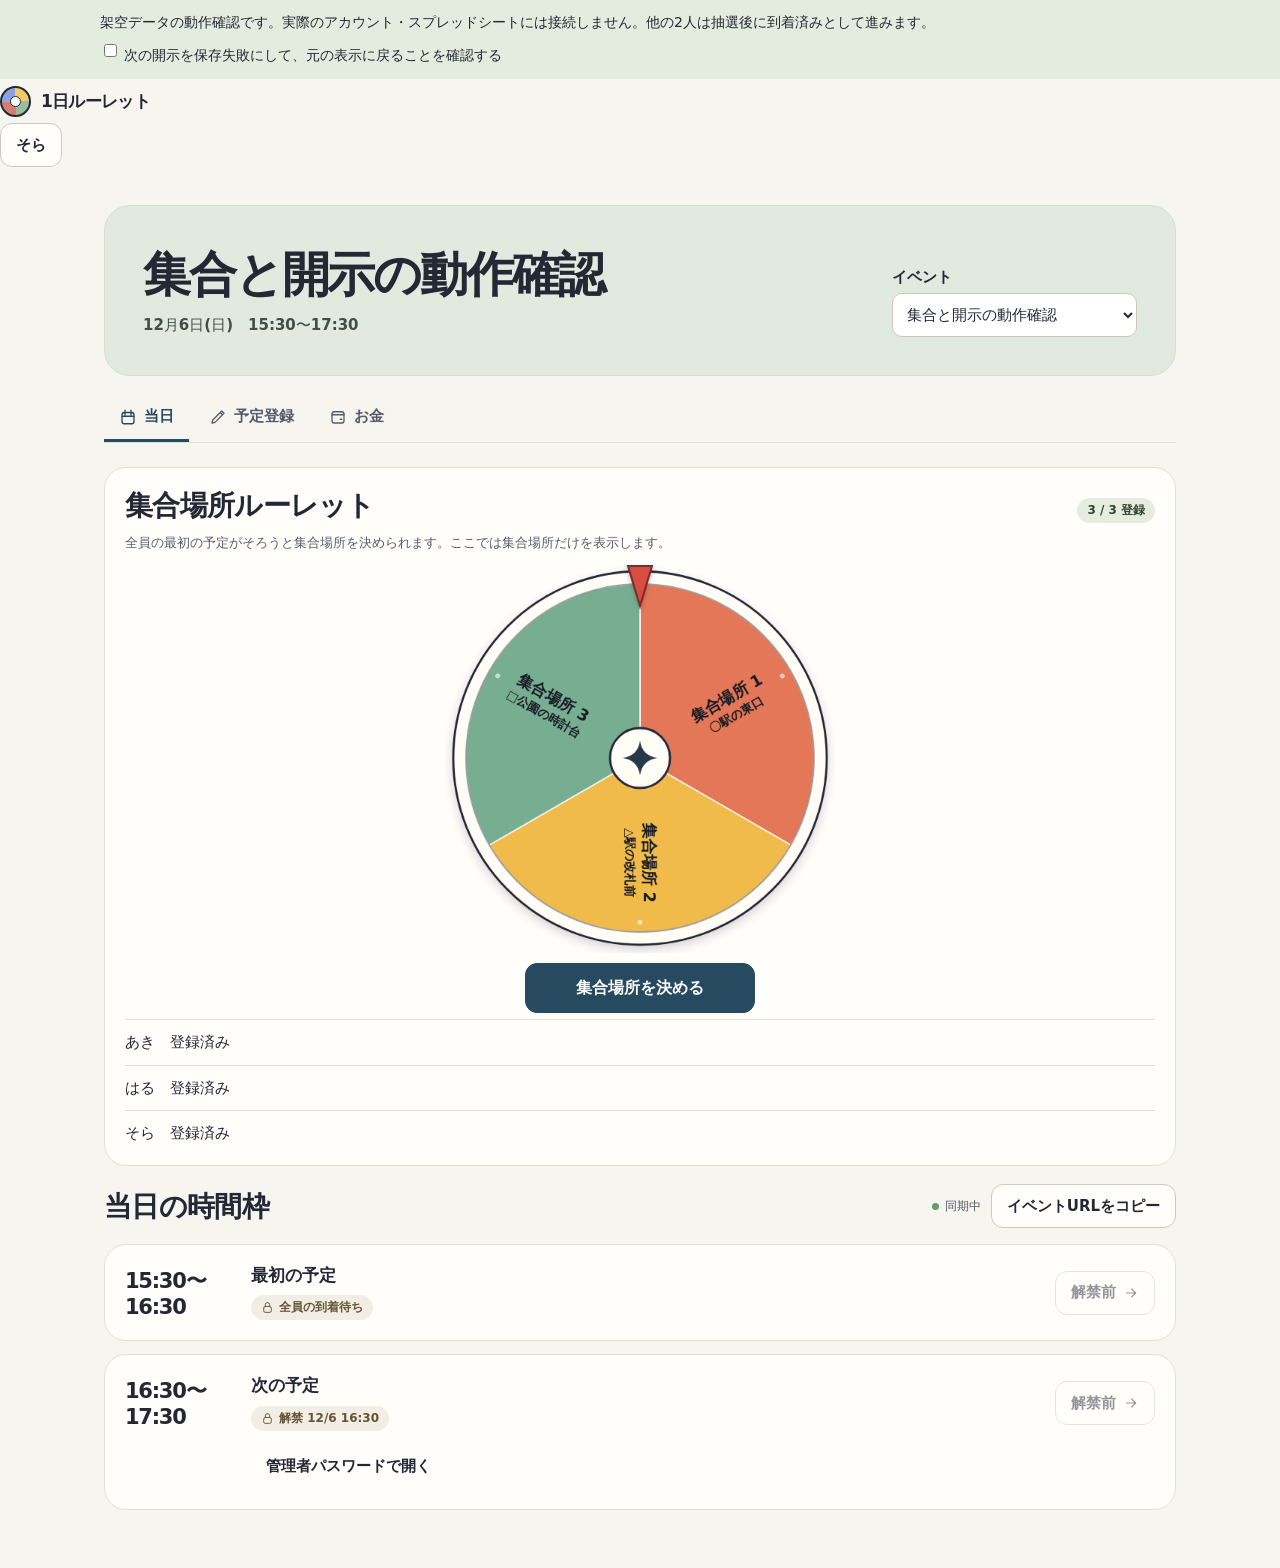
==== checks/meeting.html @ b2b3d870 "集合場所と到着確認の画面を追加し、開示を即時化、ルーレットの終了表示と効果音を改善" ====
<!doctype html><html lang="ja"><meta charset="utf-8"><meta name="viewport" content="width=device-width,initial-scale=1">
<title>集合場所と開示の動作確認</title><link rel="stylesheet" href="../style.css?v=20261120-meeting8">
<style>.demo-banner{padding:14px max(16px,calc((100% - 1080px)/2));background:#e3eddf;font-size:14px}.demo-banner label{display:block;margin-top:6px}.demo-banner input{width:auto}</style>
<div class="demo-banner">架空データの動作確認です。実際のアカウント・スプレッドシートには接続しません。他の2人は抽選後に到着済みとして進みます。
<label><input type="checkbox" id="fail-next"> 次の開示を保存失敗にして、元の表示に戻ることを確認する</label></div>
<header><button class="brand" id="brand"><span class="brand-wheel"></span>1日ルーレット</button><div id="top-actions"></div></header>
<main id="main"></main><dialog id="modal"><div id="modal-body"></div></dialog><div id="notice" role="status" aria-live="polite"></div>
<script>
const people=[{id:'demo_a',name:'あき'},{id:'demo_b',name:'はる'},{id:'demo_c',name:'そら'}];
const plans=people.map((p,i)=>({id:'first:'+p.id,userId:p.id,title:['森の散歩','湖畔のカフェ','美術館へ行こう'][i],rich:'<p>'+['木漏れ日の中を歩きます。','ゆっくりお茶を楽しみます。','気になる展示を見に行きます。'][i]+'</p>',locations:['〇駅の東口','△駅の改札前','□公園の時計台'][i].split('\n'),links:[],image:'',revision:1}));
const event={id:'demo_event',title:'集合と開示の動作確認',date:'2026-11-20',start:Date.now()+3600000,end:Date.now()+10800000};
let spin=null,arrived=false;const revealed=new Map();
const isDone=()=>spin && Date.now()>=spin.startAt+spin.duration;
function state(){
 const all=!!isDone() && arrived;
 const members=people.map((p,i)=>({...p,registered:true,arrived:!!isDone() && (i<2 || arrived)}));
 const props=all?plans.map(p=>({userId:p.userId,name:people.find(x=>x.id===p.userId).name,openedAt:revealed.get(p.userId) || 0,proposal:revealed.has(p.userId)?p:null})):[];
 const planSpin=all?{...spin,kind:'meeting',winnerId:'demo_b',candidates:plans.map(p=>({userId:p.userId,name:people.find(x=>x.id===p.userId).name,title:revealed.has(p.userId)?p.title:'未開示'}))}:null;
 return {stamp:'demo_'+Date.now(),event,members:people,summary:{total:0,balances:[],transfers:[]},expenses:[],
 meeting:{slotId:'demo_first',ready:true,registered:3,total:3,members,allArrived:all,myArrived:arrived,needsReroll:false,
 place:isDone()?'△駅の改札前':'',selectedUserId:all?'demo_b':'',spin,candidates:plans.map((p,i)=>({userId:'choice_'+i,name:'集合場所 '+(i+1),title:p.locations[0]}))},
 slots:[{id:'demo_first',title:'最初の予定',start:event.start,end:event.start+3600000,open:all,openAt:event.start,firstSlot:true,meetingFirst:true,meetingRoundId:spin?.id || '',editable:true,mine:plans[2],people:props,contentVersion:'demo-content',registration:all?3:null,spin:planSpin,winner:all && revealed.has('demo_b')?{name:'はる',...plans[1]}:null},
 {id:'demo_second',title:'次の予定',start:event.start+3600000,end:event.end,open:false,openAt:event.start+3600000,editable:true,mine:null,people:[],registration:null,spin:null,winner:null}]};
}
function route(action,p){
 if(action==='home')return {user:{id:'demo_c',name:'そら',role:'member',username:'demo'},events:[event]};
 if(action==='ping')return {ready:true,version:5};
 if(action==='event.get')return state();
 if(action==='meeting.spin') {spin={id:'demo_spin_'+Date.now(),kind:'meeting',winnerId:'choice_1',number:1,createdAt:Date.now(),startAt:Date.now()+350,duration:7500,turns:8,angle:.5,candidates:plans.map((p,i)=>({userId:'choice_'+i,name:'集合場所 '+(i+1),title:p.locations[0]}))};arrived=false;revealed.clear();return state();}
 if(action==='meeting.arrive'){arrived=true;return state();}
 if(action==='room.prepare')return {eventId:event.id,slotId:'demo_first',contentVersion:'demo-content',lastSpinId:spin.id,proposals:plans,initialDraw:null};
 if(action==='reveal.open'){
   if(document.getElementById('fail-next').checked){document.getElementById('fail-next').checked=false;const e=new Error('保存失敗のデモです。表示を元に戻しました。');e.code='DEMO_ERROR';throw e;}
   revealed.set(p.userId,Date.now());const proposal=plans.find(x=>x.userId===p.userId);
   return {openedAt:revealed.get(p.userId),proposalRevision:proposal.revision,contentVersion:'demo-content',proposal:p.knownRevision===proposal.revision?null:proposal};
 }
 if(action==='proposal.save'){Object.assign(plans[2],p,{revision:plans[2].revision+1});return plans[2];}
 if(action==='draw.history')return [];
 throw new Error('このデモでは使わない操作です。');
}
window.google={script:{run:{withSuccessHandler(fn){this.ok=fn;return this;},withFailureHandler(fn){this.fail=fn;return this;},rpc(request){const done=this.ok;setTimeout(()=>{try{done({ok:true,data:route(request.action,request.payload),serverTime:Date.now()});}catch(e){done({ok:false,code:e.code || 'DEMO_ERROR',message:e.message,serverTime:Date.now()});}},request.action==='reveal.open'?1800:200);}}}};
sessionStorage.setItem('roulette.session:'+location.pathname,'fictional-demo-session');
</script><script type="module" src="../app.js?v=20261120-meeting8"></script></html>
---- style.css ----
:root{color-scheme:light;--ink:#242734;--soft:#555b67;--paper:#f6f5ef;--white:#fffefb;--line:#e2e0d7;--blue:#274a61;--green:#e3eddf;--yellow:#f4ca67;--mixed:#f5eedb;--radius:22px;font-family:system-ui,-apple-system,BlinkMacSystemFont,"Noto Sans JP","Meiryo",sans-serif}
.info-help{position:relative;display:inline-flex;vertical-align:middle}.info-mark{border:0;background:transparent;color:var(--blue);padding:2px 7px;font-size:20px;cursor:help}.info-tooltip{position:absolute;left:0;bottom:calc(100% + 8px);width:min(310px,70vw);padding:13px 15px;border:1px solid var(--line);border-radius:13px;background:var(--white);box-shadow:0 6px 22px #24273422;font-size:13px;font-weight:400;line-height:1.7;white-space:pre-line;z-index:8;visibility:hidden;opacity:0;pointer-events:none}.info-help:hover .info-tooltip,.info-help:focus-within .info-tooltip{visibility:visible;opacity:1}.meeting-panel{margin-bottom:18px;background:#f5eedb}.meeting-result{font-size:1.25rem;white-space:pre-wrap;overflow-wrap:anywhere}.arrival-list{list-style:none;padding:0;display:flex;gap:8px;flex-wrap:wrap}.arrival-list li{padding:7px 11px;border-radius:999px;background:#fffefb;border:1px solid var(--line)}.arrival-list .arrived{background:#e3eddf}.meeting-wheel{max-width:390px;margin:10px auto;position:relative}.first-plan-note{border:1px solid var(--line);border-radius:14px;padding:14px;background:#f5eedb}
*{box-sizing:border-box}
body{margin:0;background:var(--paper);color:var(--ink);font-size:15px}
button,input,select,textarea{font:inherit;color:inherit}
button,summary{cursor:pointer}
button:disabled{cursor:default;opacity:.48}
button:focus-visible,a:focus-visible,input:focus-visible,textarea:focus-visible,select:focus-visible,[contenteditable]:focus-visible,summary:focus-visible{outline:3px solid #a36b20;outline-offset:3px}
a{color:#224f70;overflow-wrap:anywhere}
h1,h2,h3,p{margin:0}
h1,h2,h3{line-height:1.25;overflow-wrap:anywhere}
h1{font-size:clamp(28px,5vw,48px);letter-spacing:-.045em}
h2{font-size:clamp(21px,2.8vw,28px);letter-spacing:-.025em}
h3{font-size:17px}
p,li{line-height:1.62}
small,.muted{font-size:13px;color:var(--soft)}
strong{overflow-wrap:anywhere}
.site-header{background:var(--white);border-bottom:1px solid var(--line)}
.topbar{max-width:1120px;margin:auto;min-height:68px;padding:8px 24px;display:flex;align-items:center;justify-content:space-between;gap:12px}
.brand,.quiet,.icon-btn{background:transparent;border:0}
.brand{display:flex;align-items:center;gap:10px;font-size:17px;font-weight:850;letter-spacing:-.04em;padding:0;min-height:44px}
.brand-wheel{width:31px;height:31px;flex:none;border-radius:50%;border:2px solid var(--ink);background:conic-gradient(#f3cb68 0 25%,#9abd9e 0 50%,#d77d70 0 75%,#8ca2dc 0);position:relative}
.brand-wheel:after{content:"";position:absolute;inset:8px;background:#fffef6;border:1px solid var(--ink);border-radius:50%}
.top-actions{display:flex;align-items:center;gap:9px;min-width:0}
.top-actions button{max-width:148px;overflow:hidden;text-overflow:ellipsis;white-space:nowrap}
#main{max-width:1120px;margin:auto;padding:26px 24px 58px}
.hero{position:relative;display:flex;flex-wrap:wrap;gap:16px;align-items:end;justify-content:space-between;background:#e2e9de;border:1px solid #d3dfd1;padding:clamp(20px,4vw,38px);border-radius:26px;margin:12px 0 18px}
.hero p{margin-top:9px;color:#414f46;font-weight:550}
.hero-select{width:min(100%,245px);min-width:170px}
.nav{display:flex;gap:5px;flex-wrap:wrap;border-bottom:1px solid var(--line);margin-bottom:24px}
.nav button{display:flex;align-items:center;justify-content:center;gap:7px;min-height:48px;padding:9px 15px;border:0;border-bottom:3px solid transparent;background:transparent;font-weight:720;color:var(--soft)}
.nav button[aria-current="page"]{color:var(--blue);border-color:var(--blue)}
.nav button:hover,.quiet:hover,.icon-btn:hover{background:#eae9e0}
.section-head,.spread{display:flex;flex-wrap:wrap;align-items:center;justify-content:space-between;gap:10px}
.section-head{margin:4px 0 16px}
.stack{display:grid;gap:13px}
.two-col{display:grid;grid-template-columns:minmax(0,1fr) minmax(0,1fr);gap:18px;align-items:start}
.panel{background:var(--white);border:1px solid var(--line);border-radius:var(--radius);padding:20px;min-width:0}
.panel h2,.panel h3{margin-bottom:9px}
.loading,.empty{padding:25px;color:var(--soft)}
.slot-card{display:grid;grid-template-columns:112px minmax(0,1fr) auto;align-items:center;gap:14px}
.slot-card .slot-time{font-size:21px;font-weight:850;letter-spacing:-.06em;font-variant-numeric:tabular-nums}
.slot-card p{margin-top:5px}
.slot-winner{grid-column:2/-1;border-top:1px solid var(--line);padding-top:11px}
.winner-tag,.chip{display:inline-flex;align-items:center;gap:5px;width:fit-content;background:#e6eddf;border-radius:999px;padding:4px 10px;font-weight:730;font-size:12px;color:#334734}
.chip.locked{background:#f2eee5;color:#655436}
.primary,.secondary,.danger,.quiet,.icon-btn{min-height:44px;border-radius:12px;padding:9px 15px;font-weight:750}
.primary,.secondary,.danger{display:inline-flex;align-items:center;justify-content:center;gap:7px;text-align:center;text-decoration:none}
.primary{background:var(--blue);color:white;border:1px solid var(--blue)}
.primary:hover:not(:disabled){background:#1b374a}
.secondary{background:#fffefb;border:1px solid #cbc9c0}
.secondary:hover:not(:disabled){background:#f1f0e8}
.danger{color:#9a322a;background:#fff5f0;border:1px solid #e4c7b9}
.icon-btn{padding:0;min-width:44px;display:inline-grid;place-items:center;font-size:23px}
.login{margin:clamp(18px,8vh,80px) auto 0;max-width:430px;padding:clamp(20px,5vw,36px)}
.login h1{margin-bottom:12px}
.login .brand-wheel{display:block;margin-bottom:16px;width:48px;height:48px}
.login .brand-wheel:after{inset:13px}
.login .quiet{margin:12px 0 0}
.sync{font-size:12px;color:var(--soft);display:inline-flex;align-items:center;gap:6px;text-wrap:balance}
.sync:before{content:"";width:7px;height:7px;background:#6c9870;border-radius:50%;flex:none}
.sync.offline:before{background:#c3614d}
.slot-head{margin:14px 0 17px}
.slot-head h1{font-size:clamp(24px,4vw,40px)}
.room-grid{display:grid;grid-template-columns:minmax(0,.95fr) minmax(0,1.1fr);gap:17px;align-items:start}
.room-grid>div{min-width:0}
.room-grid .draw-panel{background:#e9ede3;border-color:#dbe2d8;padding:16px clamp(12px,3vw,29px) 20px}
.wheel-wrap{max-width:422px;margin:8px auto 9px;position:relative;aspect-ratio:1}
canvas{width:100%;height:auto;display:block}
.pointer{width:30px;height:47px;position:absolute;top:0;left:calc(50% - 15px);transform-origin:center 6px;filter:drop-shadow(0 2px 2px #49292255);pointer-events:none}
.draw-actions{display:grid;gap:9px;justify-items:center;text-align:center;margin-top:5px}
.draw-actions .primary{min-width:min(100%,230px);min-height:50px;font-size:16px}
.win-panel{background:#fbefce;border-color:#e7d5ab;margin-bottom:14px}
.win-panel .winner-tag{background:#f2d48a;color:#493c29;margin-bottom:9px}
.people{display:grid;gap:9px;margin:12px 0 0}
.person{border:1px solid var(--line);border-radius:14px;background:#fffdf7;min-width:0;overflow:hidden}
.person summary,.person-button{display:flex;align-items:center;gap:10px;text-align:left;width:100%;padding:10px 12px;border:0;border-radius:13px;background:transparent;min-height:54px}
.person summary:hover,.person-button:hover{background:#f4efe3}
.person strong,.person small{overflow-wrap:anywhere}
.avatar{width:30px;height:30px;display:grid;place-items:center;border-radius:50%;background:#ede2cd;font-weight:800;flex:none}
.person-summary-text{flex:1;min-width:0}
.person-detail{padding:1px 13px 14px}
.person-detail .rich-view{margin:6px 0}
.person-title,.candidate-title{display:inline-block}
.revealing{animation:reveal var(--reveal-duration,2400ms) ease-out both;animation-delay:var(--reveal-delay,0ms)}
@keyframes reveal{from{filter:blur(13px);opacity:.23;transform:translateY(6px)}to{filter:blur(0);opacity:1;transform:none}}
@keyframes reveal-still{from{opacity:0}to{opacity:1}}
@media(prefers-reduced-motion:reduce){.revealing{animation-name:reveal-still;animation-timing-function:steps(1,end)}}
.rich-view{overflow-wrap:anywhere;line-height:1.65}
.rich-view blockquote,.editor blockquote{border-left:3px solid #c7cfb2;padding-left:12px;margin-left:0}
.rich-view ul,.rich-view ol,.editor ul,.editor ol{padding-left:24px}
.rich-view h1,.rich-view h2,.rich-view h3,.rich-view h4{font-size:1.28em;margin:5px 0}
.candidates{display:grid;grid-template-columns:repeat(2,minmax(0,1fr));list-style:none;padding:0;margin:12px 0 0;gap:4px 10px}
.candidates li{display:flex;align-items:baseline;gap:6px;min-width:0;font-size:12px;overflow-wrap:anywhere}
.color-dot{height:8px;width:8px;border-radius:50%;flex:none;border:1px solid #26232130;background:var(--swatch)}
.slot-preview{grid-column:2/-1;justify-self:start}
.preview-banner{background:#fbefce;border:1px solid #e7d5ab;border-radius:12px;padding:12px;margin-bottom:15px}
.recording-bar{display:flex;align-items:center;justify-content:space-between;gap:16px;margin-bottom:17px}
.recording-bar h2{font-size:18px}.recording-bar p{font-size:13px;margin-bottom:0}
.slot-preview{grid-column:2/-1;justify-self:start}.preview-banner{padding:14px;border-radius:12px;background:#fbefce;margin-bottom:16px}.preview-banner p{margin:6px 0 0}
.recording-bar button{flex:none}.record-dot{display:inline-block;width:10px;height:10px;border-radius:50%;background:#c43e3e;margin-right:8px}
.recording-preview{display:block;width:100%;max-height:60dvh;margin:12px auto 17px;background:#181b26;border-radius:12px}
.button-link{display:inline-flex;align-items:center;justify-content:center;min-height:44px;padding:10px 16px;border-radius:12px;font-weight:700;text-decoration:none}
@media(max-width:560px){.recording-bar{align-items:stretch;flex-direction:column}.slot-preview{grid-column:1/-1}#top-actions{display:flex;gap:5px;flex-wrap:wrap;justify-content:flex-end}}
#modal{width:min(690px,calc(100% - 24px));max-height:92dvh;border:1px solid var(--line);border-radius:21px;padding:0;background:var(--white);color:var(--ink);box-shadow:0 18px 70px #24273439}
#modal::backdrop{background:#121d2b86}
#modal-body{padding:clamp(15px,5vw,26px)}
.modal-top{display:flex;justify-content:space-between;align-items:center;gap:8px;margin-bottom:14px}
form{display:grid;gap:13px}
.fields{display:grid;gap:6px;min-width:0}
label.fields>span:first-child,.label{font-weight:730}
label:not(.check){overflow-wrap:anywhere}
input:not([type="checkbox"]):not([type="radio"]):not([type="color"]),textarea,select{width:100%;max-width:100%;min-width:0;min-height:44px;border:1px solid #ccc9bc;border-radius:10px;padding:8px 10px;background:#fff}
input[type="checkbox"],input[type="radio"]{accent-color:var(--blue);width:19px;height:19px;flex:none}
input[type="file"]{font-size:13px}
textarea{resize:vertical;min-height:80px}
.check{display:flex;align-items:center;min-height:44px;gap:8px;overflow-wrap:anywhere}
.check-grid{display:grid;grid-template-columns:repeat(auto-fit,minmax(118px,1fr));gap:1px 12px}
.required,.optional{margin-left:6px;font-size:11px;padding:2px 6px;border-radius:5px;font-weight:700;vertical-align:1px}
.required{background:#f8e8df;color:#8c3025}
.optional{background:#eeeee9;color:#5b5d61}
.form-error{min-height:1px;color:#ae3e32;overflow-wrap:anywhere;line-height:1.5}
.field-pair,.seg{display:grid;grid-template-columns:repeat(2,minmax(0,1fr));gap:9px}
.editor-frame{border:1px solid #ccc9bc;border-radius:12px;overflow:hidden}
.toolbar{display:flex;flex-wrap:wrap;align-items:center;gap:2px;background:#efeee6;padding:5px}
.toolbar button,.toolbar select,.toolbar .color-tool{min-width:37px;width:auto;min-height:39px;border:1px solid transparent;border-radius:6px;background:#fffef8;padding:4px 7px;font-size:12px}
.toolbar .color-tool{display:flex;gap:2px;align-items:center}
.toolbar input[type="color"]{width:21px;height:23px;border:0;background:transparent;padding:1px}
.toolbar button:hover{border-color:#a8a799}
.editor{min-height:135px;padding:11px;overflow-wrap:anywhere;background:white}
.photo-control{display:grid;gap:7px}
.photo-preview{max-height:176px;max-width:100%;width:auto;border-radius:10px;justify-self:start}
.photo-full{display:block;max-width:100%;max-height:72dvh;margin:auto;object-fit:contain;border-radius:12px}
.photo-full-link{display:block}
.summary-list{list-style:none;margin:6px 0 0;padding:0}
.summary-list li{display:flex;align-items:center;justify-content:space-between;gap:8px;border-top:1px solid var(--line);padding:10px 0;overflow-wrap:anywhere}
.summary-list li:last-child{padding-bottom:0}
.summary-list strong{flex:none}
.expense-card button{max-width:100%}
.expense-card p{overflow-wrap:anywhere}
.form-box{border:1px solid var(--line);border-radius:12px;padding:12px;min-width:0}
.users-row,.slot-edit{border-top:1px solid var(--line);padding:9px 0;overflow-wrap:anywhere}
.slot-edit{display:grid;gap:7px}
.code{display:block;white-space:normal;overflow-wrap:anywhere;border-radius:8px;background:#efeee8;padding:10px;user-select:all}
#notice{display:none;position:fixed;bottom:max(13px,env(safe-area-inset-bottom));left:50%;transform:translateX(-50%);width:max-content;max-width:calc(100% - 24px);z-index:8;background:#263c47;color:white;border-radius:12px;padding:11px 14px;box-shadow:0 6px 20px #3135412a}
#notice.visible{display:block}
#notice.error{background:#8e3f32}
[hidden]{display:none!important}
@media(max-width:740px){
  .topbar{min-height:58px;padding:6px 14px}
  #main{padding:16px 12px 46px}
  .hero{margin-top:5px}
  .hero-select{width:100%;max-width:none}
  .nav{margin-bottom:16px;gap:0}
  .nav button{padding:8px 9px;font-size:13px}
  .nav svg{width:17px;height:17px}
  .two-col,.room-grid{grid-template-columns:minmax(0,1fr);gap:12px}
  .panel{padding:15px}
  .slot-card{grid-template-columns:minmax(0,1fr) auto;gap:6px 10px}
  .slot-card .slot-time{grid-column:1/-1;font-size:18px}
  .slot-winner{grid-column:1/-1}
}
@media(max-width:365px){.nav button{padding:7px 6px;gap:4px}.nav svg{display:none}.top-actions button{max-width:111px}.field-pair{grid-template-columns:minmax(0,1fr)}}
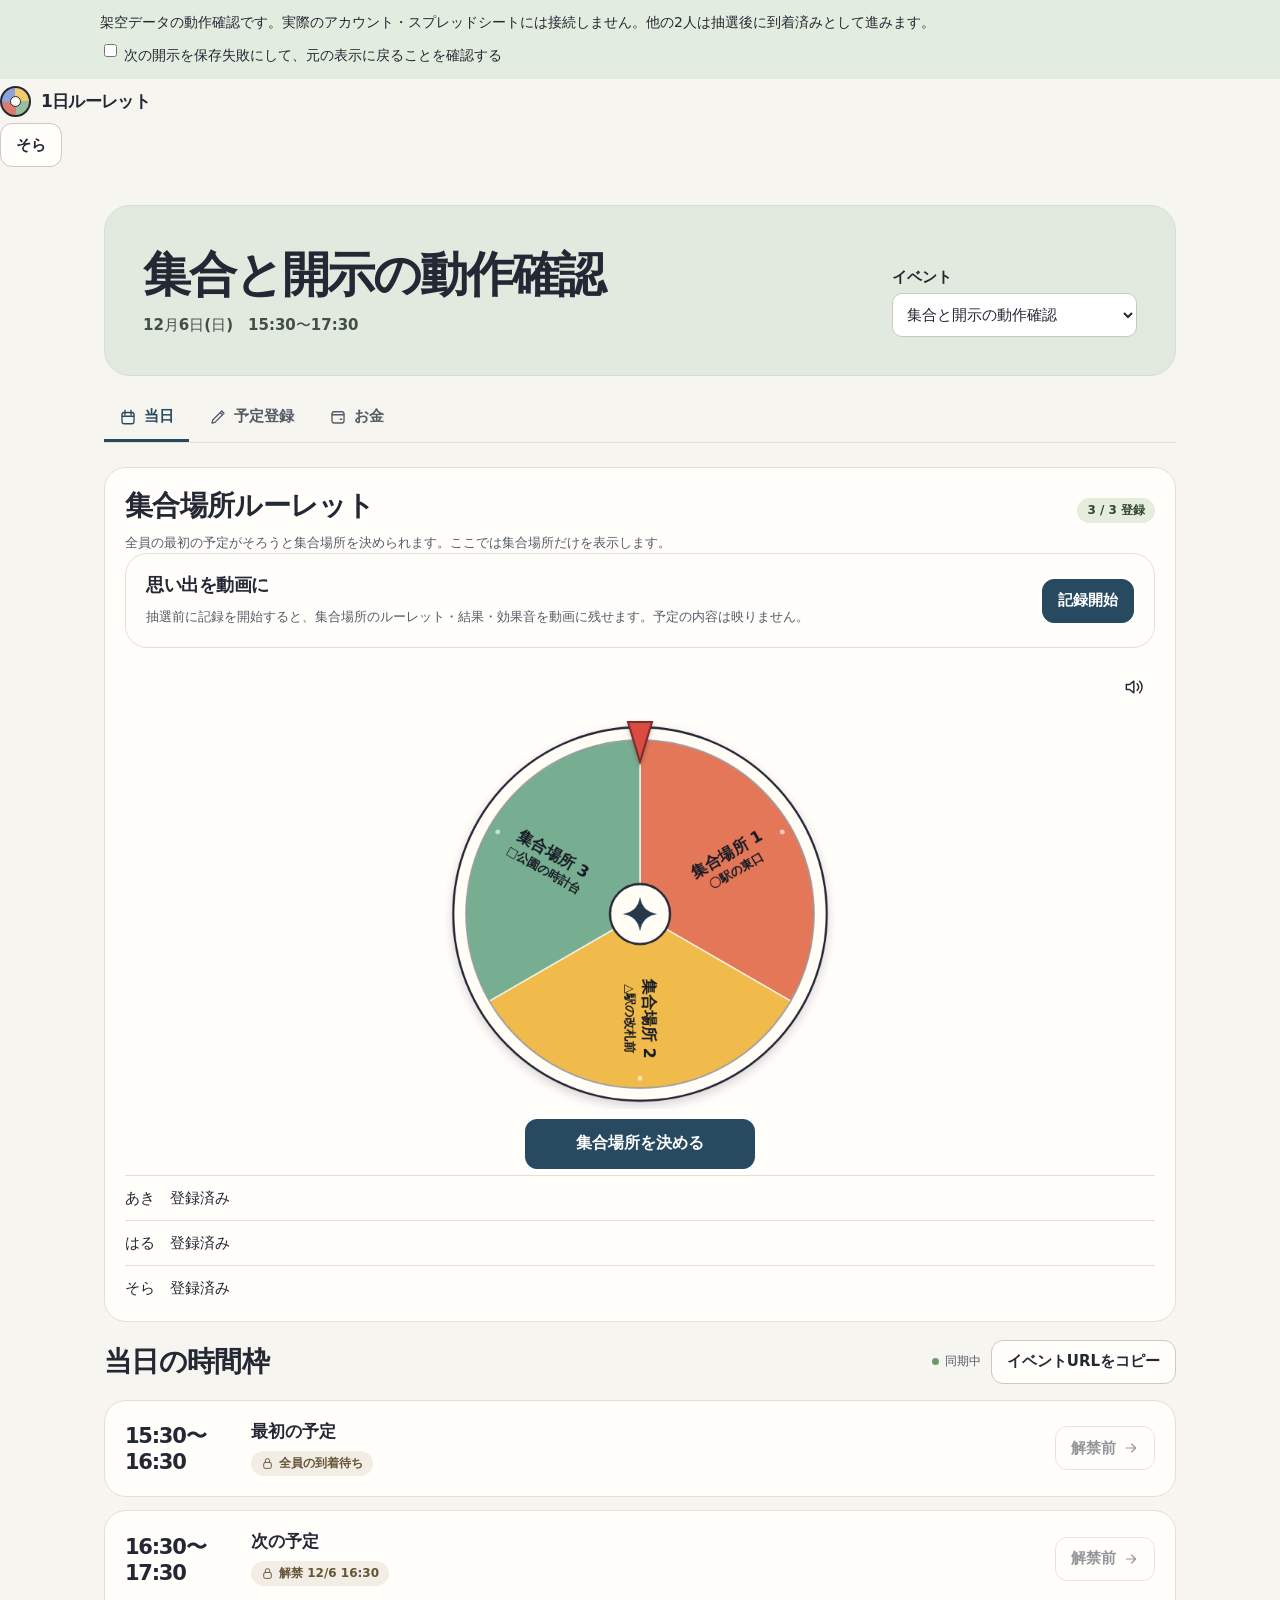
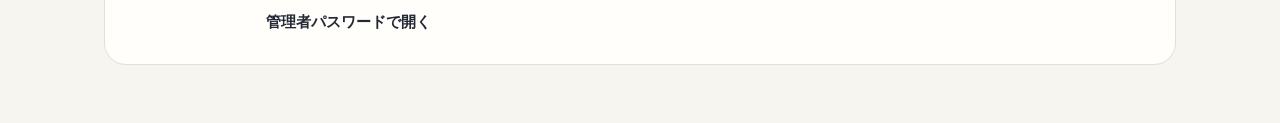
==== commit 9664e4d6: "Record meeting-place roulette and results without exposing hidden plans" ====
--- a/checks/meeting.html
+++ b/checks/meeting.html
@@ -40,4 +40,4 @@
 }
 window.google={script:{run:{withSuccessHandler(fn){this.ok=fn;return this;},withFailureHandler(fn){this.fail=fn;return this;},rpc(request){const done=this.ok;setTimeout(()=>{try{done({ok:true,data:route(request.action,request.payload),serverTime:Date.now()});}catch(e){done({ok:false,code:e.code || 'DEMO_ERROR',message:e.message,serverTime:Date.now()});}},request.action==='reveal.open'?1800:200);}}}};
 sessionStorage.setItem('roulette.session:'+location.pathname,'fictional-demo-session');
-</script><script type="module" src="../app.js?v=20261120-meeting8"></script></html>
+</script><script type="module" src="../app.js?v=20261120-meeting-video1"></script></html>
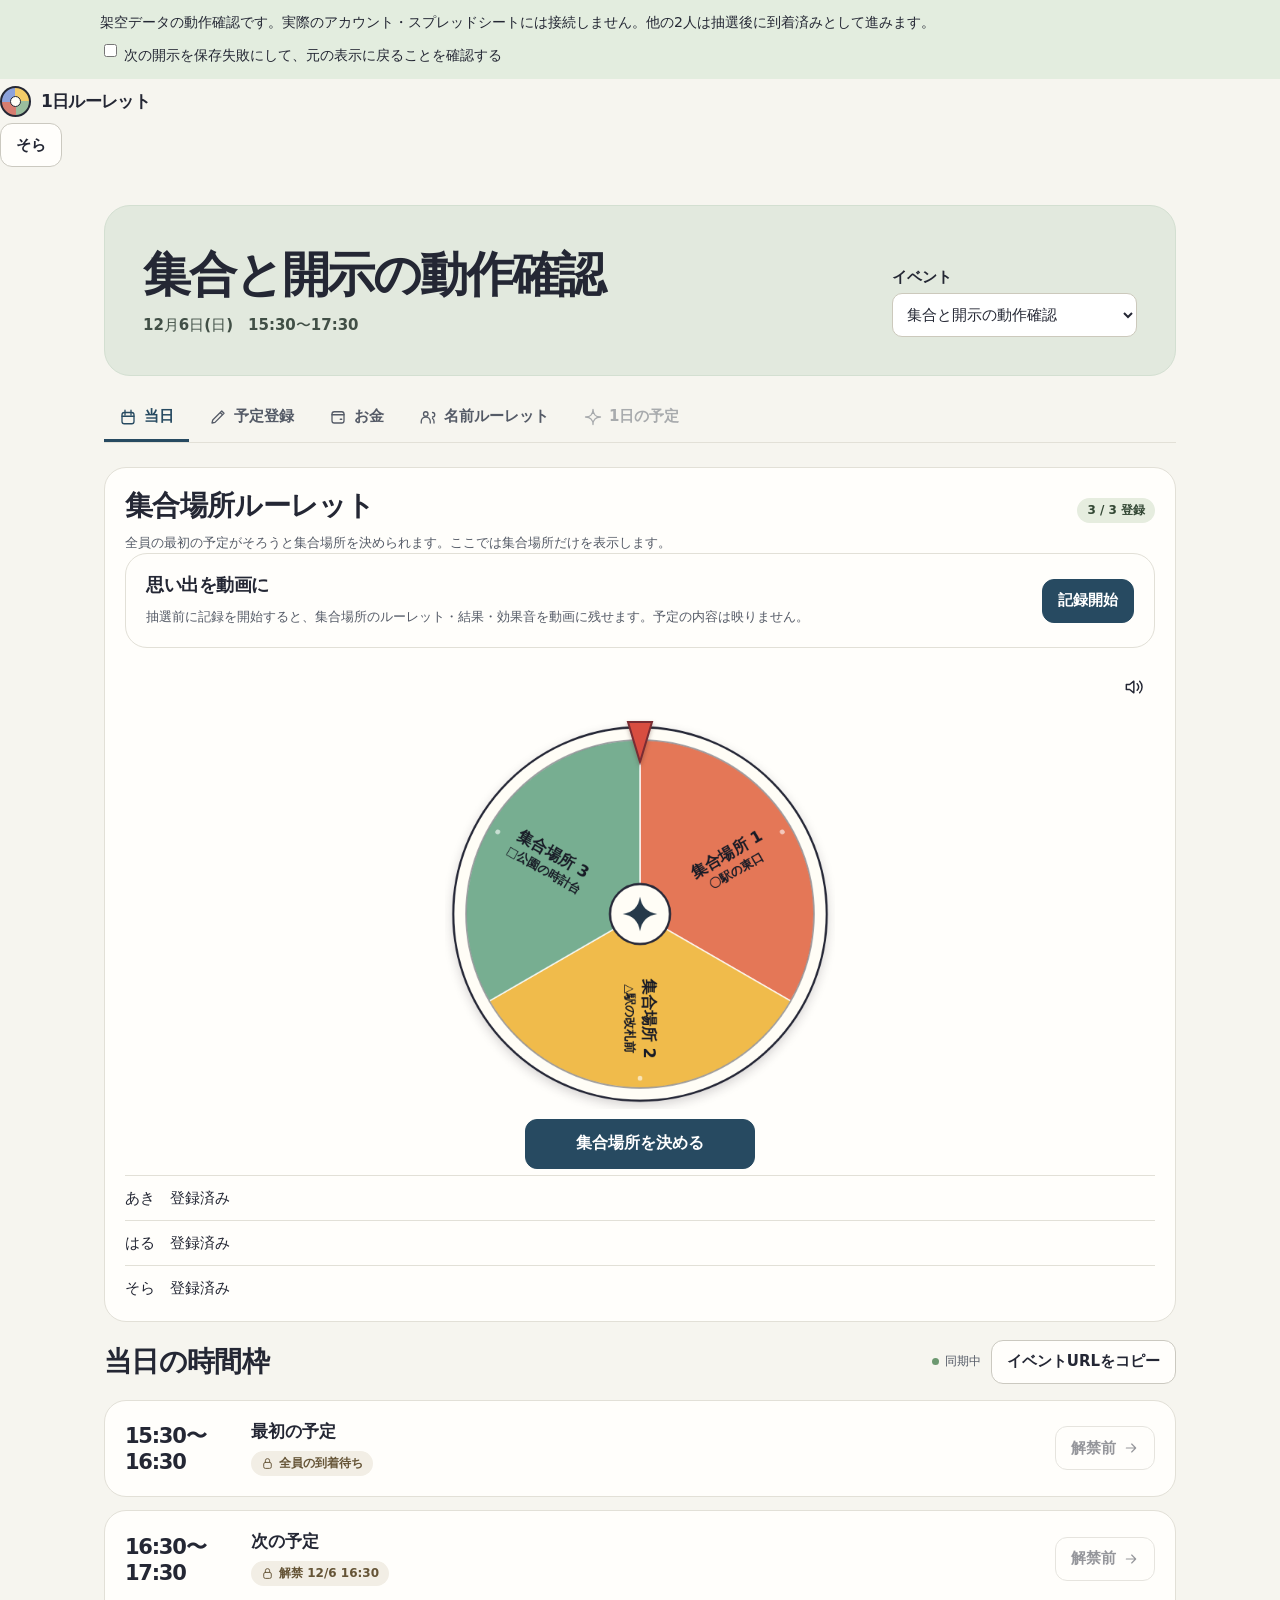
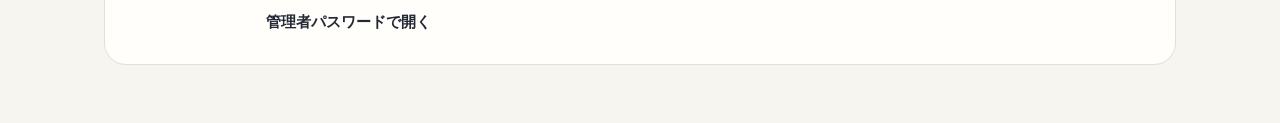
==== commit c339bc42: "Add day overview, weighted name roulette and playful roulette music" ====
--- a/checks/meeting.html
+++ b/checks/meeting.html
@@ -1,5 +1,5 @@
 <!doctype html><html lang="ja"><meta charset="utf-8"><meta name="viewport" content="width=device-width,initial-scale=1">
-<title>集合場所と開示の動作確認</title><link rel="stylesheet" href="../style.css?v=20261120-meeting8">
+<title>集合場所と開示の動作確認</title><link rel="stylesheet" href="../style.css?v=20261120-finale1">
 <style>.demo-banner{padding:14px max(16px,calc((100% - 1080px)/2));background:#e3eddf;font-size:14px}.demo-banner label{display:block;margin-top:6px}.demo-banner input{width:auto}</style>
 <div class="demo-banner">架空データの動作確認です。実際のアカウント・スプレッドシートには接続しません。他の2人は抽選後に到着済みとして進みます。
 <label><input type="checkbox" id="fail-next"> 次の開示を保存失敗にして、元の表示に戻ることを確認する</label></div>
@@ -40,4 +40,4 @@
 }
 window.google={script:{run:{withSuccessHandler(fn){this.ok=fn;return this;},withFailureHandler(fn){this.fail=fn;return this;},rpc(request){const done=this.ok;setTimeout(()=>{try{done({ok:true,data:route(request.action,request.payload),serverTime:Date.now()});}catch(e){done({ok:false,code:e.code || 'DEMO_ERROR',message:e.message,serverTime:Date.now()});}},request.action==='reveal.open'?1800:200);}}}};
 sessionStorage.setItem('roulette.session:'+location.pathname,'fictional-demo-session');
-</script><script type="module" src="../app.js?v=20261120-meeting-video1"></script></html>
+</script><script type="module" src="../app.js?v=20261120-finale1"></script></html>
--- a/style.css
+++ b/style.css
@@ -161,3 +161,4 @@
   .slot-winner{grid-column:1/-1}
 }
 @media(max-width:365px){.nav button{padding:7px 6px;gap:4px}.nav svg{display:none}.top-actions button{max-width:111px}.field-pair{grid-template-columns:minmax(0,1fr)}}
+.overview-invite{display:flex;align-items:center;justify-content:space-between;gap:18px;background:#fbefce;margin-bottom:18px}.overview-invite p{margin-bottom:0}.overview-scroll{overflow:auto;padding:0;max-height:78vh}.overview-table{border-collapse:separate;border-spacing:0;width:max-content;min-width:100%;text-align:left}.overview-table th,.overview-table td{padding:18px;border-bottom:1px solid var(--line);border-right:1px solid var(--line);vertical-align:top;width:230px;min-width:210px;max-width:270px;overflow-wrap:anywhere;background:var(--white)}.overview-table thead th{position:sticky;top:0;z-index:2;background:#e3eddf}.overview-table th:first-child{position:sticky;left:0;min-width:120px;width:120px;max-width:150px;z-index:1;background:#f6f5ef}.overview-table thead th:first-child{z-index:3}.overview-table .adopted{background:#fbefce}.overview-excerpt{display:-webkit-box;-webkit-line-clamp:3;-webkit-box-orient:vertical;overflow:hidden;font-size:13px;margin:12px 0}.overview-table details{font-size:13px}.overview-table details summary{cursor:pointer;color:var(--blue)}.name-equal{display:flex;gap:9px;align-items:center;margin:18px 0}.name-equal input,.name-choice input[type=checkbox]{width:auto}.name-choice{display:grid;grid-template-columns:minmax(90px,1fr) 115px 65px;align-items:center;gap:10px;padding:12px 0;border-bottom:1px solid var(--line)}.name-choice label{display:flex;align-items:center;gap:8px}.name-weight input{width:85px;padding:8px}.name-choice output{text-align:right;font-size:13px}.nav{flex-wrap:wrap}.name-choices{margin-top:18px}@media(max-width:560px){.overview-invite{align-items:stretch;flex-direction:column}.overview-table th,.overview-table td{min-width:185px;padding:13px}.overview-table th:first-child{min-width:95px;font-size:12px}.name-choice{grid-template-columns:minmax(80px,1fr) 105px 55px;gap:6px}}
